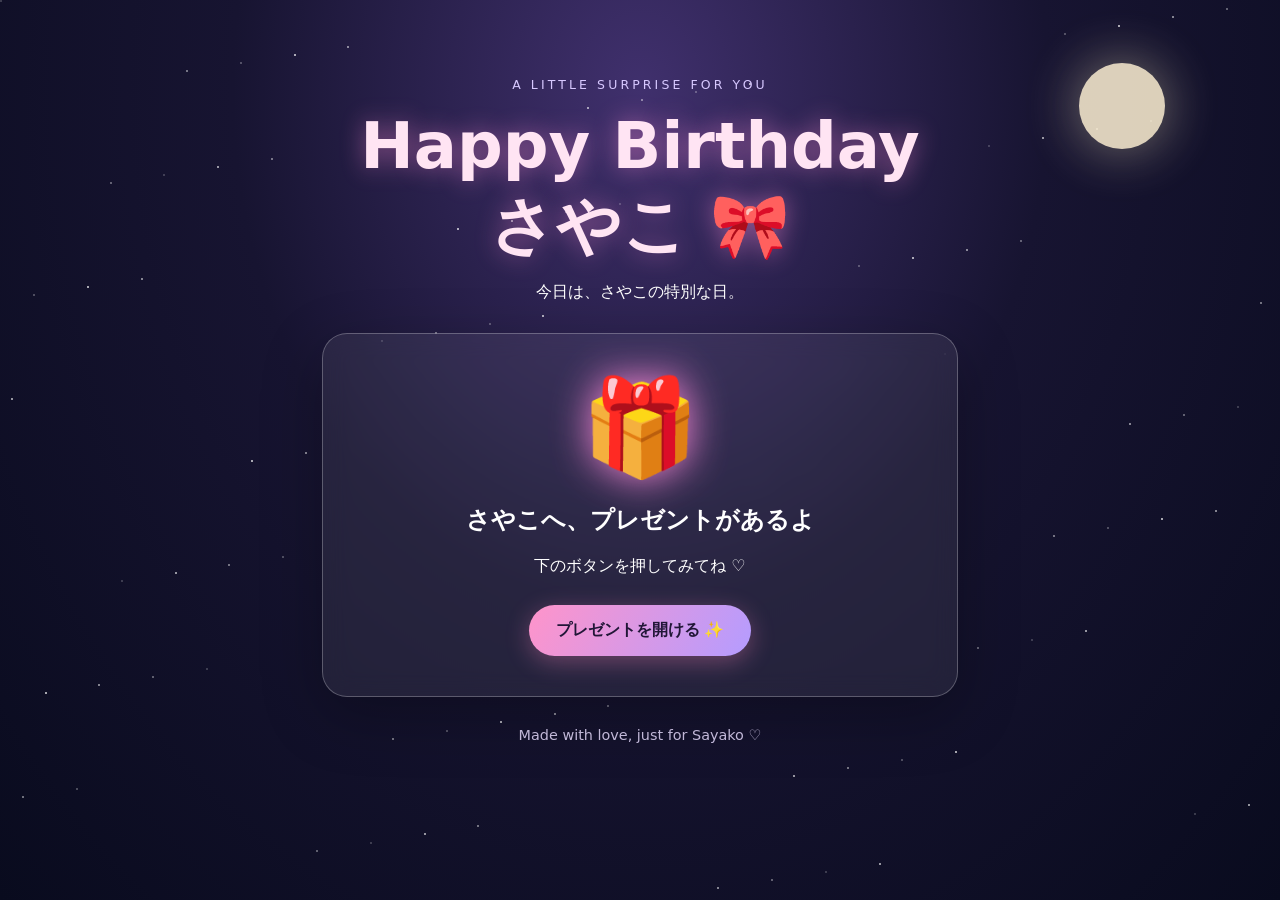
==== index.html @ e266d889 "Add files via upload" ====
<!doctype html>
<html lang="ja"><head><meta charset="utf-8"><meta name="viewport" content="width=device-width,initial-scale=1"><meta name="theme-color" content="#10102b"><title>さやこへ | Happy Birthday</title><style>
*{box-sizing:border-box}body{margin:0;min-height:100vh;color:#fff;font-family:'Hiragino Kaku Gothic ProN','Yu Gothic',system-ui,sans-serif;background:radial-gradient(ellipse at 50% 10%,#40306d 0%,#171431 45%,#090b1e 100%);overflow-x:hidden}.sky{position:fixed;inset:0;pointer-events:none;z-index:0}.star{position:absolute;width:2px;height:2px;border-radius:50%;background:white;animation:twinkle 2s infinite alternate}@keyframes twinkle{to{opacity:.2;transform:scale(.5)}}.moon{position:fixed;right:9%;top:7%;width:86px;height:86px;border-radius:50%;background:#fff2d4;box-shadow:0 0 55px #fff1c48c;opacity:.85}.wrap{position:relative;z-index:1;max-width:680px;margin:auto;padding:65px 22px 90px;text-align:center}h1{font-size:clamp(2.2rem,8vw,4rem);line-height:1.25;margin:14px 0;color:#ffe4f3;text-shadow:0 0 25px #ff8bd577}.small{letter-spacing:.25em;color:#d7c8ff;font-size:.78rem}.glass{margin:30px auto;padding:28px 24px;border:1px solid #ffffff42;border-radius:25px;background:#ffffff12;backdrop-filter:blur(12px);box-shadow:0 18px 60px #0004}.gift{font-size:95px;display:block;margin:10px auto;filter:drop-shadow(0 0 20px #ff8bdb);animation:float 3s ease-in-out infinite}@keyframes float{50%{transform:translateY(-10px)}}button{border:0;border-radius:999px;padding:15px 27px;margin:12px 6px;background:linear-gradient(120deg,#ff94ca,#b49cff);color:#211637;font-weight:800;font-size:1rem;cursor:pointer;box-shadow:0 6px 25px #ff8ac055}button:hover{transform:translateY(-2px)}button:focus-visible{outline:3px solid white;outline-offset:3px}.hidden{display:none}.letter{line-height:2.15;font-size:1.05rem;white-space:pre-line}.cake{font-size:90px;margin:15px 0}.footer{color:#cfc5e7;font-size:.9rem}.heart{position:fixed;z-index:5;pointer-events:none;animation:rise 3s linear forwards}@keyframes rise{to{transform:translateY(-110vh) rotate(25deg);opacity:0}}@media(prefers-reduced-motion:reduce){*,*:before,*:after{animation:none!important;transition:none!important}}
</style></head><body><div class="sky" id="sky" aria-hidden="true"></div><div class="moon" aria-hidden="true"></div><main class="wrap"><p class="small">A LITTLE SURPRISE FOR YOU</p><h1>Happy Birthday<br>さやこ 🎀</h1><p>今日は、さやこの特別な日。</p><section class="glass" id="first"><span class="gift" aria-hidden="true">🎁</span><h2>さやこへ、プレゼントがあるよ</h2><p>下のボタンを押してみてね ♡</p><button id="open">プレゼントを開ける ✨</button></section><section class="glass hidden" id="second" aria-live="polite"><div class="cake" aria-hidden="true" id="cake">🎂</div><h2>お誕生日おめでとう！</h2><p class="letter">さやこ、お誕生日おめでとう。\nいつも一緒にいてくれてありがとう。\nさやこと過ごす時間は、僕にとって大切な宝物です。\nこれからの一年が、笑顔の多い素敵な一年になりますように。\nこれからも、たくさん楽しい思い出を作ろうね。</p><p>— イフォより 💜</p><button id="wish">願いごとをする 🌟</button><p id="wishtext" class="hidden">さやこの願いが叶いますように ✨</p></section><p class="footer">Made with love, just for Sayako ♡</p></main><script>
const sky=document.getElementById('sky');for(let i=0;i<95;i++){const s=document.createElement('i');s.className='star';s.style.left=(i*73.73%100)+'%';s.style.top=(i*39.17%100)+'%';s.style.opacity=.25+(i%7)/10;s.style.animationDelay=(i%11)*.27+'s';sky.append(s)}function hearts(n=22){for(let i=0;i<n;i++){const h=document.createElement('span');h.className='heart';h.textContent=['💜','🌸','✨','💗'][i%4];h.style.left=Math.random()*95+'vw';h.style.top='105vh';h.style.fontSize=(16+Math.random()*20)+'px';h.style.animationDelay=Math.random()*1.3+'s';document.body.append(h);setTimeout(()=>h.remove(),4600)}}document.getElementById('open').addEventListener('click',()=>{document.getElementById('first').classList.add('hidden');document.getElementById('second').classList.remove('hidden');hearts(28)});document.getElementById('wish').addEventListener('click',()=>{document.getElementById('wishtext').classList.remove('hidden');document.getElementById('cake').textContent='🍰';hearts(35)});
</script></body></html>
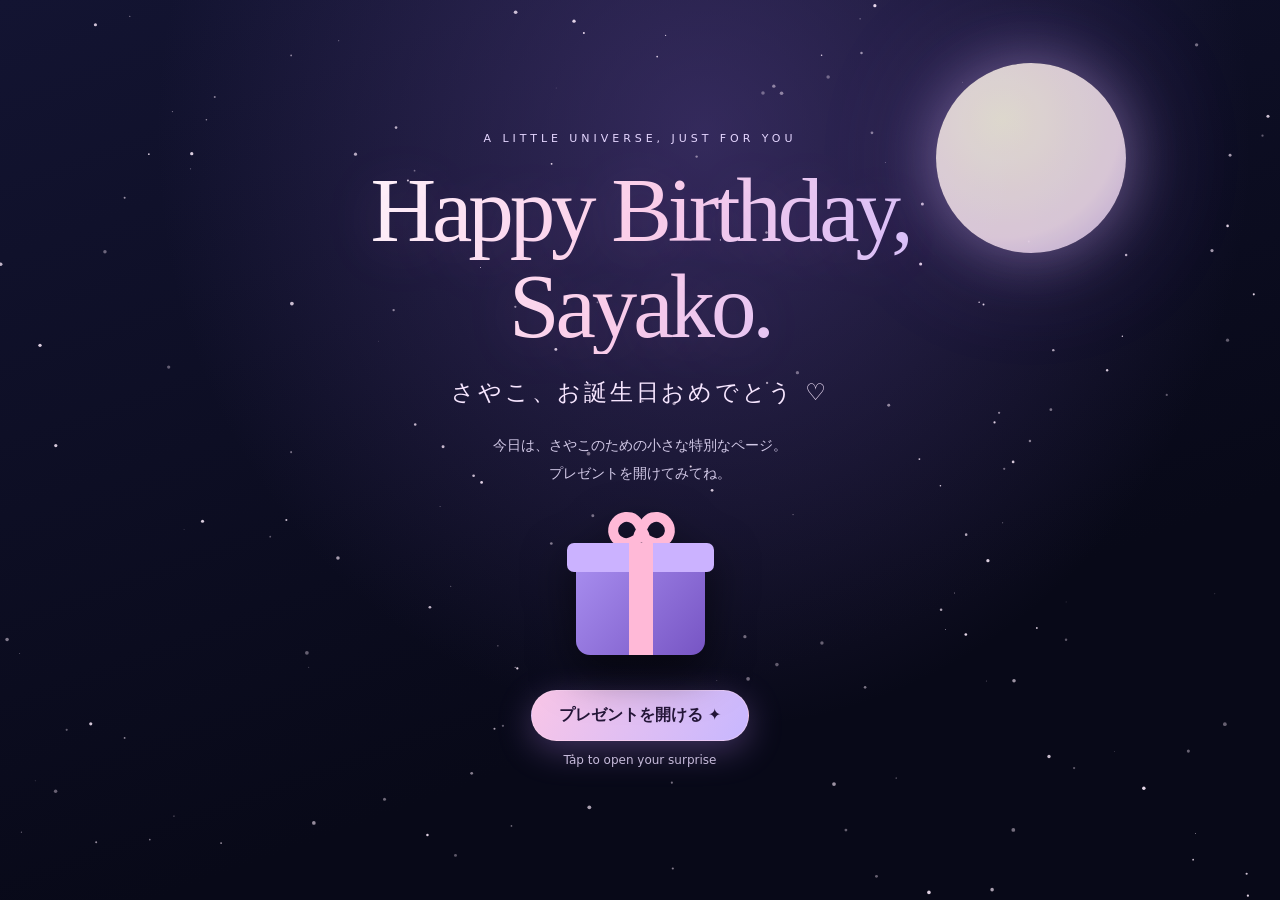
==== commit b3b090e0: "Add files via upload" ====
--- a/index.html
+++ b/index.html
@@ -1,6 +1,24 @@
 <!doctype html>
-<html lang="ja"><head><meta charset="utf-8"><meta name="viewport" content="width=device-width,initial-scale=1"><meta name="theme-color" content="#10102b"><title>さやこへ | Happy Birthday</title><style>
-*{box-sizing:border-box}body{margin:0;min-height:100vh;color:#fff;font-family:'Hiragino Kaku Gothic ProN','Yu Gothic',system-ui,sans-serif;background:radial-gradient(ellipse at 50% 10%,#40306d 0%,#171431 45%,#090b1e 100%);overflow-x:hidden}.sky{position:fixed;inset:0;pointer-events:none;z-index:0}.star{position:absolute;width:2px;height:2px;border-radius:50%;background:white;animation:twinkle 2s infinite alternate}@keyframes twinkle{to{opacity:.2;transform:scale(.5)}}.moon{position:fixed;right:9%;top:7%;width:86px;height:86px;border-radius:50%;background:#fff2d4;box-shadow:0 0 55px #fff1c48c;opacity:.85}.wrap{position:relative;z-index:1;max-width:680px;margin:auto;padding:65px 22px 90px;text-align:center}h1{font-size:clamp(2.2rem,8vw,4rem);line-height:1.25;margin:14px 0;color:#ffe4f3;text-shadow:0 0 25px #ff8bd577}.small{letter-spacing:.25em;color:#d7c8ff;font-size:.78rem}.glass{margin:30px auto;padding:28px 24px;border:1px solid #ffffff42;border-radius:25px;background:#ffffff12;backdrop-filter:blur(12px);box-shadow:0 18px 60px #0004}.gift{font-size:95px;display:block;margin:10px auto;filter:drop-shadow(0 0 20px #ff8bdb);animation:float 3s ease-in-out infinite}@keyframes float{50%{transform:translateY(-10px)}}button{border:0;border-radius:999px;padding:15px 27px;margin:12px 6px;background:linear-gradient(120deg,#ff94ca,#b49cff);color:#211637;font-weight:800;font-size:1rem;cursor:pointer;box-shadow:0 6px 25px #ff8ac055}button:hover{transform:translateY(-2px)}button:focus-visible{outline:3px solid white;outline-offset:3px}.hidden{display:none}.letter{line-height:2.15;font-size:1.05rem;white-space:pre-line}.cake{font-size:90px;margin:15px 0}.footer{color:#cfc5e7;font-size:.9rem}.heart{position:fixed;z-index:5;pointer-events:none;animation:rise 3s linear forwards}@keyframes rise{to{transform:translateY(-110vh) rotate(25deg);opacity:0}}@media(prefers-reduced-motion:reduce){*,*:before,*:after{animation:none!important;transition:none!important}}
-</style></head><body><div class="sky" id="sky" aria-hidden="true"></div><div class="moon" aria-hidden="true"></div><main class="wrap"><p class="small">A LITTLE SURPRISE FOR YOU</p><h1>Happy Birthday<br>さやこ 🎀</h1><p>今日は、さやこの特別な日。</p><section class="glass" id="first"><span class="gift" aria-hidden="true">🎁</span><h2>さやこへ、プレゼントがあるよ</h2><p>下のボタンを押してみてね ♡</p><button id="open">プレゼントを開ける ✨</button></section><section class="glass hidden" id="second" aria-live="polite"><div class="cake" aria-hidden="true" id="cake">🎂</div><h2>お誕生日おめでとう！</h2><p class="letter">さやこ、お誕生日おめでとう。\nいつも一緒にいてくれてありがとう。\nさやこと過ごす時間は、僕にとって大切な宝物です。\nこれからの一年が、笑顔の多い素敵な一年になりますように。\nこれからも、たくさん楽しい思い出を作ろうね。</p><p>— イフォより 💜</p><button id="wish">願いごとをする 🌟</button><p id="wishtext" class="hidden">さやこの願いが叶いますように ✨</p></section><p class="footer">Made with love, just for Sayako ♡</p></main><script>
-const sky=document.getElementById('sky');for(let i=0;i<95;i++){const s=document.createElement('i');s.className='star';s.style.left=(i*73.73%100)+'%';s.style.top=(i*39.17%100)+'%';s.style.opacity=.25+(i%7)/10;s.style.animationDelay=(i%11)*.27+'s';sky.append(s)}function hearts(n=22){for(let i=0;i<n;i++){const h=document.createElement('span');h.className='heart';h.textContent=['💜','🌸','✨','💗'][i%4];h.style.left=Math.random()*95+'vw';h.style.top='105vh';h.style.fontSize=(16+Math.random()*20)+'px';h.style.animationDelay=Math.random()*1.3+'s';document.body.append(h);setTimeout(()=>h.remove(),4600)}}document.getElementById('open').addEventListener('click',()=>{document.getElementById('first').classList.add('hidden');document.getElementById('second').classList.remove('hidden');hearts(28)});document.getElementById('wish').addEventListener('click',()=>{document.getElementById('wishtext').classList.remove('hidden');document.getElementById('cake').textContent='🍰';hearts(35)});
+<html lang="ja">
+<head>
+<meta charset="utf-8"><meta name="viewport" content="width=device-width,initial-scale=1"><meta name="theme-color" content="#100e29">
+<title>さやこへ — A Little Birthday Universe</title>
+<style>
+:root{--pink:#ffc7e4;--lav:#c9b5ff;--white:#fdf8ff}*{box-sizing:border-box}html{scroll-behavior:smooth}body{margin:0;background:#090a1d;color:var(--white);font-family:"Hiragino Kaku Gothic ProN","Yu Gothic",system-ui,sans-serif;overflow-x:hidden}button{font:inherit;cursor:pointer}#stars{position:fixed;inset:0;width:100%;height:100%;z-index:0;pointer-events:none}body:before{content:"";position:fixed;inset:0;background:radial-gradient(ellipse at 55% 15%,#55418a88,transparent 55%),linear-gradient(160deg,#131432,#080918 70%);z-index:-1}.scene{min-height:100svh;display:grid;place-items:center;padding:50px 20px;position:relative}.moon{position:absolute;top:7%;right:12%;width:clamp(90px,15vw,190px);aspect-ratio:1;border-radius:50%;background:radial-gradient(circle at 35% 30%,#fff9e7,#f9e4f2 65%,#d3b8ee);box-shadow:0 0 60px #e2bcff77,0 0 140px #a57dfc44;opacity:.85;animation:float 7s ease-in-out infinite}.wrap{width:min(100%,740px);text-align:center;position:relative;z-index:1}.eyebrow{font-size:11px;letter-spacing:.36em;text-transform:uppercase;color:#e5d6ff}.headline{font-family:Georgia,"Times New Roman",serif;font-size:clamp(44px,9vw,91px);line-height:1.05;font-weight:400;letter-spacing:-.045em;margin:18px 0 6px;background:linear-gradient(110deg,#fff,#fbd0e9 48%,#c8baff);background-clip:text;color:transparent;text-shadow:0 8px 60px #ef9bfa30}.jp{font-size:clamp(17px,3.4vw,23px);letter-spacing:.12em;color:#f7e6ff}.sub{color:#d2c9e7;line-height:2;font-size:14px;margin:22px auto 28px}.glass{background:linear-gradient(140deg,#ffffff1a,#ffffff07);border:1px solid #ffffff30;box-shadow:0 18px 70px #0007,inset 0 1px #ffffff20;backdrop-filter:blur(16px);border-radius:26px;padding:clamp(25px,6vw,50px)}.button{border:1px solid #ffd8ef77;background:linear-gradient(120deg,#f9c6e7,#c7b7ff);color:#241638;padding:14px 27px;border-radius:99px;font-weight:700;box-shadow:0 9px 35px #bd8cfa50;transition:transform .2s,box-shadow .2s}.button:hover{transform:translateY(-3px);box-shadow:0 13px 40px #bd8cfa80}.button:focus-visible{outline:3px solid white;outline-offset:4px}.small{font-size:12px;color:#c7bbdb}.hidden{display:none!important}.fade{animation:appear .85s both}.gift{position:relative;width:155px;height:140px;margin:25px auto 35px;filter:drop-shadow(0 18px 22px #0008);animation:float 3.5s ease-in-out infinite}.gift-box{position:absolute;bottom:0;left:13px;width:129px;height:99px;background:linear-gradient(130deg,#a98ff0,#7755c4);border-radius:8px 8px 14px 14px}.gift-lid{position:absolute;left:4px;top:28px;width:147px;height:29px;background:#cbb2ff;border-radius:7px;z-index:2}.gift-ribbon{position:absolute;top:28px;left:66px;width:24px;height:112px;background:#ffb9d7;z-index:3}.bow{position:absolute;top:-3px;left:45px;width:37px;height:36px;border:10px solid #ffb9d7;border-radius:50% 50% 15% 50%;transform:rotate(-28deg)}.bow.two{left:75px;transform:rotate(28deg) scaleX(-1)}.section-label{letter-spacing:.24em;color:#bca8e9;font-size:11px;text-transform:uppercase}.letter{font-size:clamp(15px,2.4vw,18px);line-height:2.5;color:#f4eaf9;text-align:left;max-width:500px;margin:22px auto;white-space:pre-line}.signature{text-align:right;color:#ffd2e8;font-family:Georgia,serif;font-size:23px}.cake{width:180px;height:160px;margin:26px auto;position:relative}.cake .base{position:absolute;bottom:0;left:9px;width:162px;height:90px;border-radius:16px 16px 20px 20px;background:linear-gradient(#ffd9ec 0 35%,#b887d9 36% 64%,#f6b9d9 65%);box-shadow:0 14px 40px #0006}.cake .icing{position:absolute;bottom:75px;left:9px;width:162px;height:27px;background:#fff0f8;border-radius:50%}.candle{position:absolute;bottom:95px;width:12px;height:40px;border-radius:4px;background:repeating-linear-gradient(45deg,#fff0f8 0 7px,#ad8ce9 7px 13px)}.candle.a{left:48px}.candle.b{left:84px}.candle.c{left:120px}.flame{position:absolute;top:-21px;left:1px;width:10px;height:20px;border-radius:80% 0 80% 80%;transform:rotate(-45deg);background:#ffe49c;box-shadow:0 0 18px #ffca68;animation:flicker .7s infinite alternate}.wish{font-size:16px;line-height:2;color:#ffdeef}.footer{margin-top:26px;font-size:12px;color:#a79cbb}.spark{position:fixed;pointer-events:none;z-index:9;font-size:22px;animation:burst 1.6s ease-out forwards}@keyframes appear{from{opacity:0;transform:translateY(22px)}to{opacity:1;transform:translateY(0)}}@keyframes float{50%{transform:translateY(-12px)}}@keyframes flicker{to{transform:rotate(-35deg) scale(.8)}}@keyframes burst{to{opacity:0;transform:translate(var(--x),var(--y)) rotate(40deg) scale(.3)}}@media(max-width:500px){.moon{top:4%;right:7%;opacity:.48}.glass{padding:28px 22px}.scene{padding:40px 15px}.sub{font-size:13px}}@media(prefers-reduced-motion:reduce){*,*:before,*:after{animation-duration:.01ms!important;scroll-behavior:auto!important}}
+</style></head>
+<body><canvas id="stars" aria-hidden="true"></canvas><main class="scene"><div class="moon" aria-hidden="true"></div><div class="wrap">
+<div id="intro" class="fade"><p class="eyebrow">A little universe, just for you</p><h1 class="headline">Happy Birthday,<br>Sayako.</h1><p class="jp">さやこ、お誕生日おめでとう ♡</p><p class="sub">今日は、さやこのための小さな特別なページ。<br>プレゼントを開けてみてね。</p><div class="gift" aria-hidden="true"><div class="gift-box"></div><div class="gift-lid"></div><div class="gift-ribbon"></div><div class="bow"></div><div class="bow two"></div></div><button class="button" id="open">プレゼントを開ける ✦</button><p class="small">Tap to open your surprise</p></div>
+<section id="message" class="glass hidden" aria-label="誕生日のメッセージ"><p class="section-label">A letter for Sayako</p><h2 class="jp">大切なさやこへ 💌</h2><div class="letter">お誕生日おめでとう！
+
+いつも一緒に過ごしてくれてありがとう。
+何気ない時間も、さやこといると楽しく感じるよ。
+
+新しい一年が、笑顔の多い素敵な一年になりますように。
+無理しすぎず、さやこらしく過ごしてね。
+
+これからも、一緒にたくさんの思い出を作れたら嬉しいな。</div><p class="signature">イフォより ♡</p><button class="button" id="next">次のサプライズへ →</button></section>
+<section id="finale" class="glass hidden" aria-label="バースデーケーキ"><p class="section-label">Make a wish</p><h2 class="jp">願いごとをしてね ✨</h2><div class="cake" aria-label="ろうそくが3本あるバースデーケーキ"><div class="base"></div><div class="icing"></div><div class="candle a"><i class="flame"></i></div><div class="candle b"><i class="flame"></i></div><div class="candle c"><i class="flame"></i></div></div><p id="wishtext" class="wish">ろうそくを消して、願いごとをしよう ♡</p><button class="button" id="blow">ろうそくを消す 🕯️</button><div class="footer">Made with love, just for Sayako · イフォ</div></section>
+</div></main><script>
+const canvas=document.getElementById('stars'),ctx=canvas.getContext('2d');let stars=[],w=0,h=0;function resize(){w=canvas.width=innerWidth;h=canvas.height=innerHeight;stars=Array.from({length:Math.min(170,Math.floor(w*h/6000))},()=>({x:Math.random()*w,y:Math.random()*h,r:.4+Math.random()*1.5,a:Math.random()*6,s:.003+Math.random()*.012}))}resize();addEventListener('resize',resize);let frame=0;function draw(){ctx.clearRect(0,0,w,h);for(const s of stars){ctx.beginPath();ctx.arc(s.x,s.y,s.r,0,Math.PI*2);ctx.fillStyle=`rgba(255,238,255,${.35+.55*(1+Math.sin(frame*s.s+s.a))/2})`;ctx.fill()}frame++;requestAnimationFrame(draw)}if(!matchMedia('(prefers-reduced-motion: reduce)').matches)draw();else{frame=1;draw=()=>{};ctx.fillStyle='#fff';for(const s of stars){ctx.fillRect(s.x,s.y,1,1)}}
+function sparkle(count=35){if(matchMedia('(prefers-reduced-motion: reduce)').matches)return;const symbols=['💜','✨','🌸','♡','⭐'];for(let i=0;i<count;i++){let e=document.createElement('span');e.className='spark';e.textContent=symbols[Math.floor(Math.random()*symbols.length)];e.style.left=(20+Math.random()*60)+'vw';e.style.top=(25+Math.random()*45)+'vh';e.style.setProperty('--x',((Math.random()-.5)*380)+'px');e.style.setProperty('--y',((Math.random()-.5)*400)+'px');document.body.append(e);setTimeout(()=>e.remove(),1700)}}function show(id){for(let el of ['intro','message','finale'])document.getElementById(el).classList.add('hidden');let el=document.getElementById(id);el.classList.remove('hidden');el.classList.remove('fade');void el.offsetWidth;el.classList.add('fade');window.scrollTo({top:0,behavior:'smooth'})}document.getElementById('open').onclick=()=>{show('message');sparkle()};document.getElementById('next').onclick=()=>{show('finale');sparkle(25)};document.getElementById('blow').onclick=()=>{document.querySelectorAll('.flame').forEach(el=>el.style.display='none');document.getElementById('wishtext').textContent='さやこの願いが叶いますように。素敵な一年を！💜';document.getElementById('blow').textContent='もう一度見る ↻';document.getElementById('blow').onclick=()=>location.reload();sparkle(70)};
 </script></body></html>
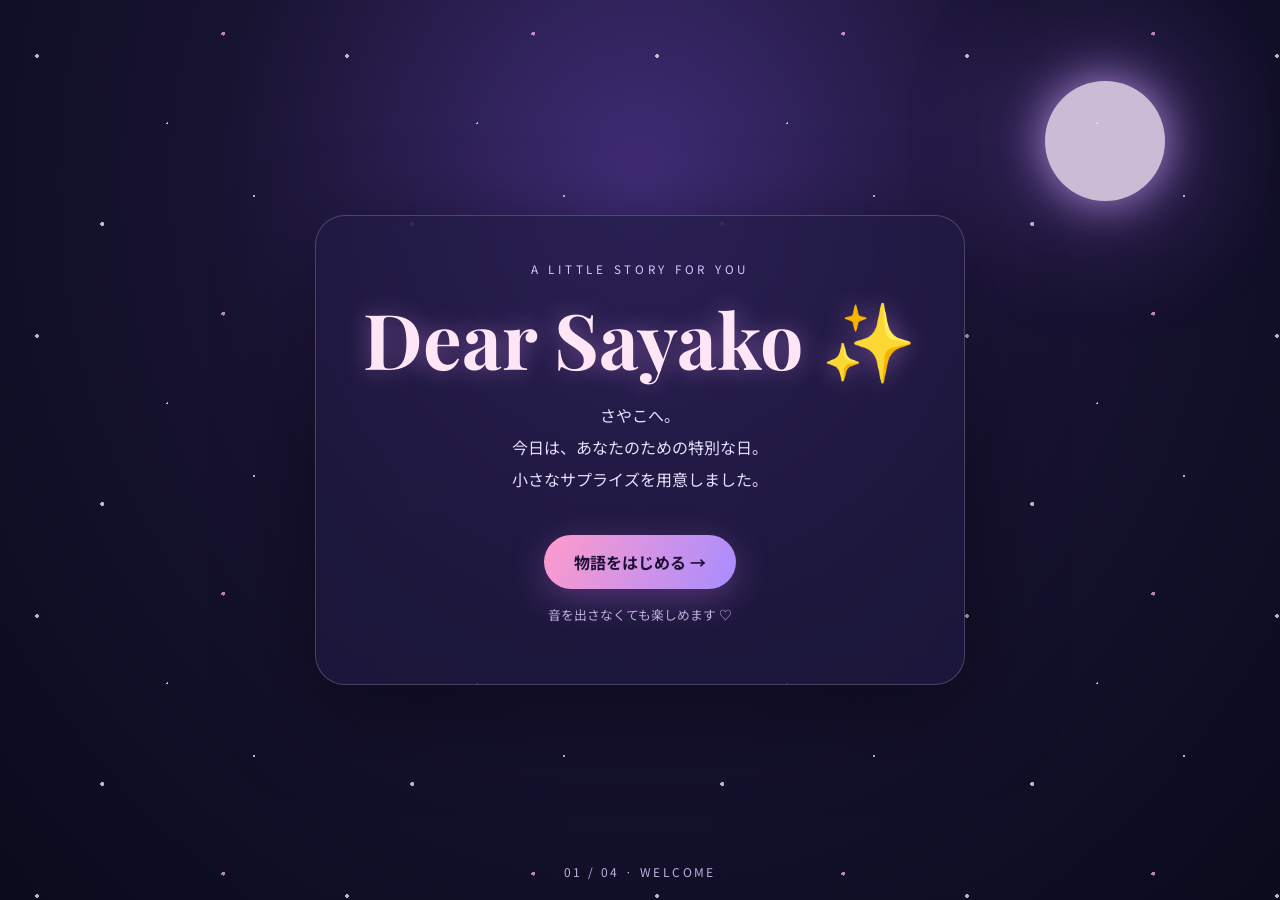
==== commit ce760d81: "Add files via upload" ====
--- a/index.html
+++ b/index.html
@@ -1,24 +1 @@
-<!doctype html>
-<html lang="ja">
-<head>
-<meta charset="utf-8"><meta name="viewport" content="width=device-width,initial-scale=1"><meta name="theme-color" content="#100e29">
-<title>さやこへ — A Little Birthday Universe</title>
-<style>
-:root{--pink:#ffc7e4;--lav:#c9b5ff;--white:#fdf8ff}*{box-sizing:border-box}html{scroll-behavior:smooth}body{margin:0;background:#090a1d;color:var(--white);font-family:"Hiragino Kaku Gothic ProN","Yu Gothic",system-ui,sans-serif;overflow-x:hidden}button{font:inherit;cursor:pointer}#stars{position:fixed;inset:0;width:100%;height:100%;z-index:0;pointer-events:none}body:before{content:"";position:fixed;inset:0;background:radial-gradient(ellipse at 55% 15%,#55418a88,transparent 55%),linear-gradient(160deg,#131432,#080918 70%);z-index:-1}.scene{min-height:100svh;display:grid;place-items:center;padding:50px 20px;position:relative}.moon{position:absolute;top:7%;right:12%;width:clamp(90px,15vw,190px);aspect-ratio:1;border-radius:50%;background:radial-gradient(circle at 35% 30%,#fff9e7,#f9e4f2 65%,#d3b8ee);box-shadow:0 0 60px #e2bcff77,0 0 140px #a57dfc44;opacity:.85;animation:float 7s ease-in-out infinite}.wrap{width:min(100%,740px);text-align:center;position:relative;z-index:1}.eyebrow{font-size:11px;letter-spacing:.36em;text-transform:uppercase;color:#e5d6ff}.headline{font-family:Georgia,"Times New Roman",serif;font-size:clamp(44px,9vw,91px);line-height:1.05;font-weight:400;letter-spacing:-.045em;margin:18px 0 6px;background:linear-gradient(110deg,#fff,#fbd0e9 48%,#c8baff);background-clip:text;color:transparent;text-shadow:0 8px 60px #ef9bfa30}.jp{font-size:clamp(17px,3.4vw,23px);letter-spacing:.12em;color:#f7e6ff}.sub{color:#d2c9e7;line-height:2;font-size:14px;margin:22px auto 28px}.glass{background:linear-gradient(140deg,#ffffff1a,#ffffff07);border:1px solid #ffffff30;box-shadow:0 18px 70px #0007,inset 0 1px #ffffff20;backdrop-filter:blur(16px);border-radius:26px;padding:clamp(25px,6vw,50px)}.button{border:1px solid #ffd8ef77;background:linear-gradient(120deg,#f9c6e7,#c7b7ff);color:#241638;padding:14px 27px;border-radius:99px;font-weight:700;box-shadow:0 9px 35px #bd8cfa50;transition:transform .2s,box-shadow .2s}.button:hover{transform:translateY(-3px);box-shadow:0 13px 40px #bd8cfa80}.button:focus-visible{outline:3px solid white;outline-offset:4px}.small{font-size:12px;color:#c7bbdb}.hidden{display:none!important}.fade{animation:appear .85s both}.gift{position:relative;width:155px;height:140px;margin:25px auto 35px;filter:drop-shadow(0 18px 22px #0008);animation:float 3.5s ease-in-out infinite}.gift-box{position:absolute;bottom:0;left:13px;width:129px;height:99px;background:linear-gradient(130deg,#a98ff0,#7755c4);border-radius:8px 8px 14px 14px}.gift-lid{position:absolute;left:4px;top:28px;width:147px;height:29px;background:#cbb2ff;border-radius:7px;z-index:2}.gift-ribbon{position:absolute;top:28px;left:66px;width:24px;height:112px;background:#ffb9d7;z-index:3}.bow{position:absolute;top:-3px;left:45px;width:37px;height:36px;border:10px solid #ffb9d7;border-radius:50% 50% 15% 50%;transform:rotate(-28deg)}.bow.two{left:75px;transform:rotate(28deg) scaleX(-1)}.section-label{letter-spacing:.24em;color:#bca8e9;font-size:11px;text-transform:uppercase}.letter{font-size:clamp(15px,2.4vw,18px);line-height:2.5;color:#f4eaf9;text-align:left;max-width:500px;margin:22px auto;white-space:pre-line}.signature{text-align:right;color:#ffd2e8;font-family:Georgia,serif;font-size:23px}.cake{width:180px;height:160px;margin:26px auto;position:relative}.cake .base{position:absolute;bottom:0;left:9px;width:162px;height:90px;border-radius:16px 16px 20px 20px;background:linear-gradient(#ffd9ec 0 35%,#b887d9 36% 64%,#f6b9d9 65%);box-shadow:0 14px 40px #0006}.cake .icing{position:absolute;bottom:75px;left:9px;width:162px;height:27px;background:#fff0f8;border-radius:50%}.candle{position:absolute;bottom:95px;width:12px;height:40px;border-radius:4px;background:repeating-linear-gradient(45deg,#fff0f8 0 7px,#ad8ce9 7px 13px)}.candle.a{left:48px}.candle.b{left:84px}.candle.c{left:120px}.flame{position:absolute;top:-21px;left:1px;width:10px;height:20px;border-radius:80% 0 80% 80%;transform:rotate(-45deg);background:#ffe49c;box-shadow:0 0 18px #ffca68;animation:flicker .7s infinite alternate}.wish{font-size:16px;line-height:2;color:#ffdeef}.footer{margin-top:26px;font-size:12px;color:#a79cbb}.spark{position:fixed;pointer-events:none;z-index:9;font-size:22px;animation:burst 1.6s ease-out forwards}@keyframes appear{from{opacity:0;transform:translateY(22px)}to{opacity:1;transform:translateY(0)}}@keyframes float{50%{transform:translateY(-12px)}}@keyframes flicker{to{transform:rotate(-35deg) scale(.8)}}@keyframes burst{to{opacity:0;transform:translate(var(--x),var(--y)) rotate(40deg) scale(.3)}}@media(max-width:500px){.moon{top:4%;right:7%;opacity:.48}.glass{padding:28px 22px}.scene{padding:40px 15px}.sub{font-size:13px}}@media(prefers-reduced-motion:reduce){*,*:before,*:after{animation-duration:.01ms!important;scroll-behavior:auto!important}}
-</style></head>
-<body><canvas id="stars" aria-hidden="true"></canvas><main class="scene"><div class="moon" aria-hidden="true"></div><div class="wrap">
-<div id="intro" class="fade"><p class="eyebrow">A little universe, just for you</p><h1 class="headline">Happy Birthday,<br>Sayako.</h1><p class="jp">さやこ、お誕生日おめでとう ♡</p><p class="sub">今日は、さやこのための小さな特別なページ。<br>プレゼントを開けてみてね。</p><div class="gift" aria-hidden="true"><div class="gift-box"></div><div class="gift-lid"></div><div class="gift-ribbon"></div><div class="bow"></div><div class="bow two"></div></div><button class="button" id="open">プレゼントを開ける ✦</button><p class="small">Tap to open your surprise</p></div>
-<section id="message" class="glass hidden" aria-label="誕生日のメッセージ"><p class="section-label">A letter for Sayako</p><h2 class="jp">大切なさやこへ 💌</h2><div class="letter">お誕生日おめでとう！
-
-いつも一緒に過ごしてくれてありがとう。
-何気ない時間も、さやこといると楽しく感じるよ。
-
-新しい一年が、笑顔の多い素敵な一年になりますように。
-無理しすぎず、さやこらしく過ごしてね。
-
-これからも、一緒にたくさんの思い出を作れたら嬉しいな。</div><p class="signature">イフォより ♡</p><button class="button" id="next">次のサプライズへ →</button></section>
-<section id="finale" class="glass hidden" aria-label="バースデーケーキ"><p class="section-label">Make a wish</p><h2 class="jp">願いごとをしてね ✨</h2><div class="cake" aria-label="ろうそくが3本あるバースデーケーキ"><div class="base"></div><div class="icing"></div><div class="candle a"><i class="flame"></i></div><div class="candle b"><i class="flame"></i></div><div class="candle c"><i class="flame"></i></div></div><p id="wishtext" class="wish">ろうそくを消して、願いごとをしよう ♡</p><button class="button" id="blow">ろうそくを消す 🕯️</button><div class="footer">Made with love, just for Sayako · イフォ</div></section>
-</div></main><script>
-const canvas=document.getElementById('stars'),ctx=canvas.getContext('2d');let stars=[],w=0,h=0;function resize(){w=canvas.width=innerWidth;h=canvas.height=innerHeight;stars=Array.from({length:Math.min(170,Math.floor(w*h/6000))},()=>({x:Math.random()*w,y:Math.random()*h,r:.4+Math.random()*1.5,a:Math.random()*6,s:.003+Math.random()*.012}))}resize();addEventListener('resize',resize);let frame=0;function draw(){ctx.clearRect(0,0,w,h);for(const s of stars){ctx.beginPath();ctx.arc(s.x,s.y,s.r,0,Math.PI*2);ctx.fillStyle=`rgba(255,238,255,${.35+.55*(1+Math.sin(frame*s.s+s.a))/2})`;ctx.fill()}frame++;requestAnimationFrame(draw)}if(!matchMedia('(prefers-reduced-motion: reduce)').matches)draw();else{frame=1;draw=()=>{};ctx.fillStyle='#fff';for(const s of stars){ctx.fillRect(s.x,s.y,1,1)}}
-function sparkle(count=35){if(matchMedia('(prefers-reduced-motion: reduce)').matches)return;const symbols=['💜','✨','🌸','♡','⭐'];for(let i=0;i<count;i++){let e=document.createElement('span');e.className='spark';e.textContent=symbols[Math.floor(Math.random()*symbols.length)];e.style.left=(20+Math.random()*60)+'vw';e.style.top=(25+Math.random()*45)+'vh';e.style.setProperty('--x',((Math.random()-.5)*380)+'px');e.style.setProperty('--y',((Math.random()-.5)*400)+'px');document.body.append(e);setTimeout(()=>e.remove(),1700)}}function show(id){for(let el of ['intro','message','finale'])document.getElementById(el).classList.add('hidden');let el=document.getElementById(id);el.classList.remove('hidden');el.classList.remove('fade');void el.offsetWidth;el.classList.add('fade');window.scrollTo({top:0,behavior:'smooth'})}document.getElementById('open').onclick=()=>{show('message');sparkle()};document.getElementById('next').onclick=()=>{show('finale');sparkle(25)};document.getElementById('blow').onclick=()=>{document.querySelectorAll('.flame').forEach(el=>el.style.display='none');document.getElementById('wishtext').textContent='さやこの願いが叶いますように。素敵な一年を！💜';document.getElementById('blow').textContent='もう一度見る ↻';document.getElementById('blow').onclick=()=>location.reload();sparkle(70)};
-</script></body></html>
+<!doctype html><html lang="ja"><head><meta charset="utf-8"><meta name="viewport" content="width=device-width,initial-scale=1"><title>Sayako — A Little Birthday Story</title><link rel="stylesheet" href="style.css"></head><body><div class="moon"></div><main class="container"><section class="panel"><div class="eyebrow">A little story for you</div><h1>Dear Sayako ✨</h1><p>さやこへ。<br>今日は、あなたのための特別な日。<br>小さなサプライズを用意しました。</p><a class="button" href="gift.html">物語をはじめる →</a><p class="small">音を出さなくても楽しめます ♡</p></section></main><div class="progress">01 / 04 · WELCOME</div></body></html>
--- a/style.css
+++ b/style.css
@@ -0,0 +1,2 @@
+@import url('https://fonts.googleapis.com/css2?family=Noto+Sans+JP:wght@400;500;700&family=Playfair+Display:wght@500;700&display=swap');
+:root{--pink:#ffc7e9;--violet:#b69aff;--white:#fff7ff}*{box-sizing:border-box}body{margin:0;min-height:100vh;color:var(--white);font-family:'Noto Sans JP',sans-serif;background:radial-gradient(ellipse at 50% 20%,#402c76 0%,#181331 46%,#090b1c 100%);overflow-x:hidden}body:before{content:'';position:fixed;inset:0;pointer-events:none;background-image:radial-gradient(2px 2px at 12% 20%,white 95%,transparent),radial-gradient(2px 2px at 72% 12%,#ffb8ed 95%,transparent),radial-gradient(1px 1px at 82% 70%,white 95%,transparent),radial-gradient(2px 2px at 33% 80%,white 95%,transparent),radial-gradient(1px 1px at 54% 44%,white 95%,transparent);background-size:310px 280px;opacity:.7;animation:twinkle 5s ease-in-out infinite alternate}@keyframes twinkle{to{opacity:.28}}.moon{position:fixed;right:9%;top:9%;width:120px;height:120px;border-radius:50%;background:#f9e7ff;box-shadow:0 0 45px #d3a7ff,0 0 140px #9865e7;opacity:.8}.container{position:relative;z-index:1;min-height:100vh;display:flex;flex-direction:column;align-items:center;justify-content:center;text-align:center;padding:38px 22px}.panel{width:min(100%,650px);padding:44px 28px;border:1px solid #ffffff30;background:#211b43a8;backdrop-filter:blur(14px);border-radius:30px;box-shadow:0 25px 90px #05030b80;animation:rise .8s both}@keyframes rise{from{opacity:0;transform:translateY(22px)}to{opacity:1;transform:translateY(0)}}.eyebrow{letter-spacing:.32em;text-transform:uppercase;color:#d9c6ff;font-size:.73rem}h1{font-family:'Playfair Display',serif;font-size:clamp(2.4rem,8vw,4.8rem);line-height:1.13;margin:18px 0;color:#ffe6f6;text-shadow:0 0 24px #d68bea75}h2{font-size:clamp(1.55rem,5vw,2.4rem);font-weight:500;color:#ffe6f6}p{line-height:2;font-size:1rem;color:#e9e0ff}.button{display:inline-block;margin-top:24px;background:linear-gradient(115deg,#ff9bcb,#a88cff);color:#1c1036;text-decoration:none;border:0;border-radius:99px;padding:15px 30px;font:700 1rem 'Noto Sans JP',sans-serif;cursor:pointer;box-shadow:0 9px 35px #bd70dd55;transition:transform .2s}.button:hover{transform:translateY(-3px)}.small{font-size:.8rem;color:#bcb0dc}.gift{font-size:110px;cursor:pointer;display:inline-block;filter:drop-shadow(0 0 35px #d79bff);animation:float 2.8s ease-in-out infinite;user-select:none;border:0;background:transparent}@keyframes float{50%{transform:translateY(-12px) rotate(4deg)}}.hidden{display:none!important}.letter{background:#fff4ee;color:#60415d;padding:28px;border-radius:8px;text-align:left;box-shadow:0 10px 45px #0005;transform:rotate(-1deg)}.letter p{color:#60415d;line-height:2.25}.cake{font-size:110px;filter:drop-shadow(0 0 30px #ffb6de)}.heart{position:fixed;pointer-events:none;z-index:4;animation:up 3s forwards;font-size:23px}@keyframes up{to{transform:translateY(-110vh) rotate(25deg);opacity:0}}.progress{position:fixed;bottom:20px;left:0;right:0;text-align:center;color:#bcb0dc;font-size:.75rem;letter-spacing:.2em}.nav{display:flex;gap:14px;justify-content:center;flex-wrap:wrap}.back{color:#d9c6ff;text-decoration:none;display:inline-block;margin-top:20px;font-size:.85rem}@media(max-width:500px){.panel{padding:34px 19px}.moon{width:72px;height:72px;right:7%;top:7%}.gift,.cake{font-size:85px}}
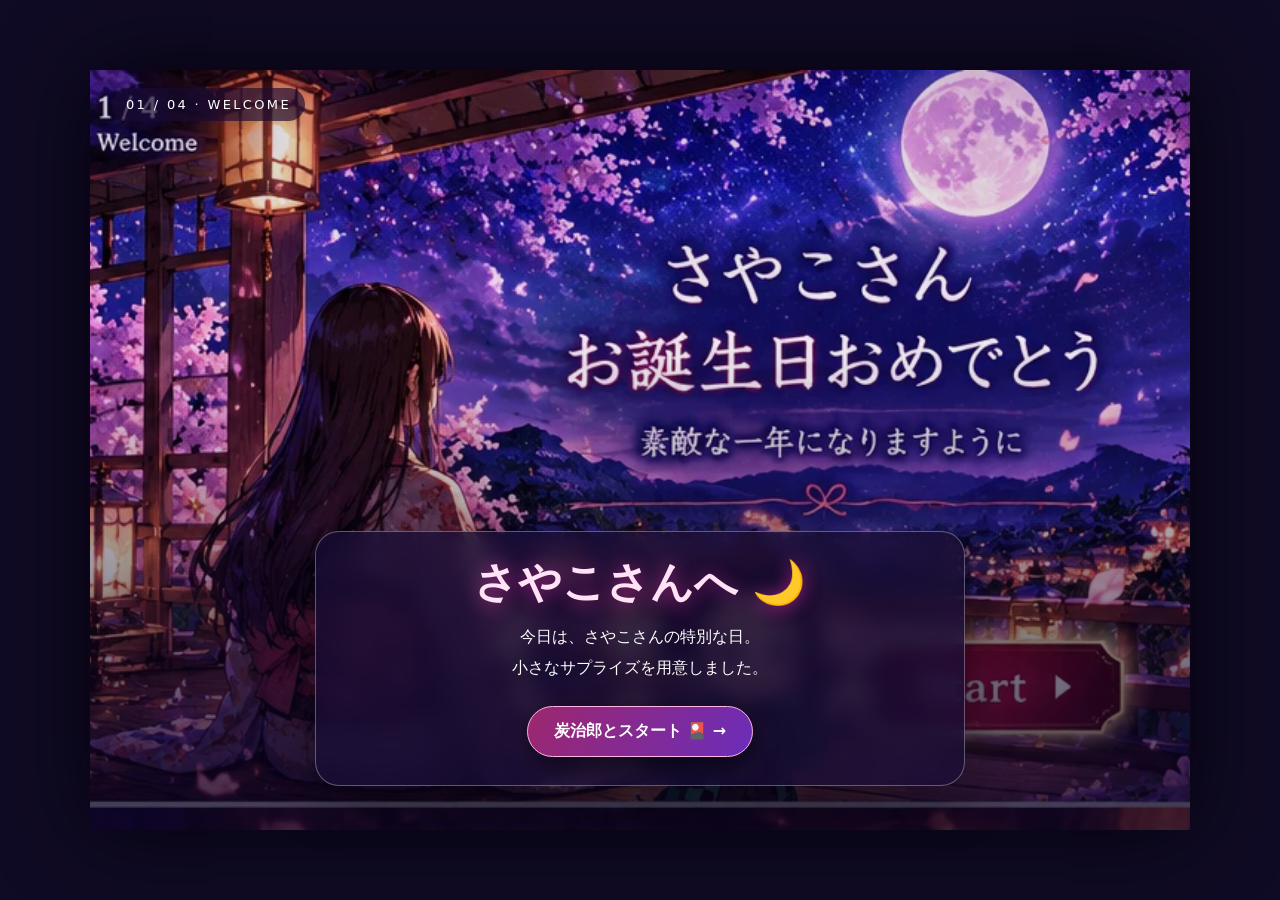
==== commit 1438794b: "Add files via upload" ====
--- a/index.html
+++ b/index.html
@@ -1 +1 @@
-<!doctype html><html lang="ja"><head><meta charset="utf-8"><meta name="viewport" content="width=device-width,initial-scale=1"><title>Sayako — A Little Birthday Story</title><link rel="stylesheet" href="style.css"></head><body><div class="moon"></div><main class="container"><section class="panel"><div class="eyebrow">A little story for you</div><h1>Dear Sayako ✨</h1><p>さやこへ。<br>今日は、あなたのための特別な日。<br>小さなサプライズを用意しました。</p><a class="button" href="gift.html">物語をはじめる →</a><p class="small">音を出さなくても楽しめます ♡</p></section></main><div class="progress">01 / 04 · WELCOME</div></body></html>
+<!doctype html><html lang="ja"><head><title>Welcome | Sayako Birthday</title><meta charset="utf-8"><meta name="viewport" content="width=device-width,initial-scale=1"><meta name="theme-color" content="#170b2d"><link rel="stylesheet" href="style.css"><script src="script.js" defer></script></head><body><main class="scene welcome"><div class="top">01 / 04 · WELCOME</div><section class="panel"><h1>さやこさんへ 🌙</h1><p>今日は、さやこさんの特別な日。<br>小さなサプライズを用意しました。</p><a class="btn" href="gift.html">炭治郎とスタート 🎴 →</a></section></main></body></html>
--- a/style.css
+++ b/style.css
@@ -1,2 +1 @@
-@import url('https://fonts.googleapis.com/css2?family=Noto+Sans+JP:wght@400;500;700&family=Playfair+Display:wght@500;700&display=swap');
-:root{--pink:#ffc7e9;--violet:#b69aff;--white:#fff7ff}*{box-sizing:border-box}body{margin:0;min-height:100vh;color:var(--white);font-family:'Noto Sans JP',sans-serif;background:radial-gradient(ellipse at 50% 20%,#402c76 0%,#181331 46%,#090b1c 100%);overflow-x:hidden}body:before{content:'';position:fixed;inset:0;pointer-events:none;background-image:radial-gradient(2px 2px at 12% 20%,white 95%,transparent),radial-gradient(2px 2px at 72% 12%,#ffb8ed 95%,transparent),radial-gradient(1px 1px at 82% 70%,white 95%,transparent),radial-gradient(2px 2px at 33% 80%,white 95%,transparent),radial-gradient(1px 1px at 54% 44%,white 95%,transparent);background-size:310px 280px;opacity:.7;animation:twinkle 5s ease-in-out infinite alternate}@keyframes twinkle{to{opacity:.28}}.moon{position:fixed;right:9%;top:9%;width:120px;height:120px;border-radius:50%;background:#f9e7ff;box-shadow:0 0 45px #d3a7ff,0 0 140px #9865e7;opacity:.8}.container{position:relative;z-index:1;min-height:100vh;display:flex;flex-direction:column;align-items:center;justify-content:center;text-align:center;padding:38px 22px}.panel{width:min(100%,650px);padding:44px 28px;border:1px solid #ffffff30;background:#211b43a8;backdrop-filter:blur(14px);border-radius:30px;box-shadow:0 25px 90px #05030b80;animation:rise .8s both}@keyframes rise{from{opacity:0;transform:translateY(22px)}to{opacity:1;transform:translateY(0)}}.eyebrow{letter-spacing:.32em;text-transform:uppercase;color:#d9c6ff;font-size:.73rem}h1{font-family:'Playfair Display',serif;font-size:clamp(2.4rem,8vw,4.8rem);line-height:1.13;margin:18px 0;color:#ffe6f6;text-shadow:0 0 24px #d68bea75}h2{font-size:clamp(1.55rem,5vw,2.4rem);font-weight:500;color:#ffe6f6}p{line-height:2;font-size:1rem;color:#e9e0ff}.button{display:inline-block;margin-top:24px;background:linear-gradient(115deg,#ff9bcb,#a88cff);color:#1c1036;text-decoration:none;border:0;border-radius:99px;padding:15px 30px;font:700 1rem 'Noto Sans JP',sans-serif;cursor:pointer;box-shadow:0 9px 35px #bd70dd55;transition:transform .2s}.button:hover{transform:translateY(-3px)}.small{font-size:.8rem;color:#bcb0dc}.gift{font-size:110px;cursor:pointer;display:inline-block;filter:drop-shadow(0 0 35px #d79bff);animation:float 2.8s ease-in-out infinite;user-select:none;border:0;background:transparent}@keyframes float{50%{transform:translateY(-12px) rotate(4deg)}}.hidden{display:none!important}.letter{background:#fff4ee;color:#60415d;padding:28px;border-radius:8px;text-align:left;box-shadow:0 10px 45px #0005;transform:rotate(-1deg)}.letter p{color:#60415d;line-height:2.25}.cake{font-size:110px;filter:drop-shadow(0 0 30px #ffb6de)}.heart{position:fixed;pointer-events:none;z-index:4;animation:up 3s forwards;font-size:23px}@keyframes up{to{transform:translateY(-110vh) rotate(25deg);opacity:0}}.progress{position:fixed;bottom:20px;left:0;right:0;text-align:center;color:#bcb0dc;font-size:.75rem;letter-spacing:.2em}.nav{display:flex;gap:14px;justify-content:center;flex-wrap:wrap}.back{color:#d9c6ff;text-decoration:none;display:inline-block;margin-top:20px;font-size:.85rem}@media(max-width:500px){.panel{padding:34px 19px}.moon{width:72px;height:72px;right:7%;top:7%}.gift,.cake{font-size:85px}}
+*{box-sizing:border-box}html,body{margin:0;min-height:100%;font-family:"Yu Gothic","Hiragino Kaku Gothic ProN",system-ui,sans-serif;color:#fff;background:#100b24}body{min-height:100svh;display:grid;place-items:center;overflow-x:hidden}.scene{position:relative;isolation:isolate;width:min(100%,1100px);min-height:min(100svh,760px);display:flex;flex-direction:column;align-items:center;justify-content:flex-end;padding:28px 18px 44px;text-align:center;background-position:center;background-size:cover;box-shadow:0 0 80px #05020d}.scene:before{content:"";position:absolute;inset:0;z-index:-1;background:linear-gradient(180deg,rgba(12,4,35,.17),rgba(12,4,35,.05) 35%,rgba(12,4,35,.8) 100%)}.welcome{background-image:url('assets/welcome.webp')}.gift{background-image:url('assets/gift.webp')}.letter{background-image:url('assets/letter.webp')}.cake{background-image:url('assets/cake.webp')}.top{position:absolute;top:18px;left:22px;font-size:13px;letter-spacing:.18em;background:#1b0b32a8;padding:9px 14px;border-radius:30px}.panel{width:min(100%,650px);padding:22px 20px;border:1px solid #ffffff50;border-radius:24px;background:#180d35bd;backdrop-filter:blur(10px);box-shadow:0 16px 50px #0006;animation:rise .9s both}h1{font-size:clamp(25px,5vw,43px);margin:0 0 10px;color:#ffe2f6;text-shadow:0 2px 18px #a32485}p{line-height:1.9;margin:8px 0 17px}.btn{display:inline-block;cursor:pointer;text-decoration:none;border:1px solid #ffb6e5;border-radius:100px;padding:14px 26px;margin:6px;background:linear-gradient(120deg,#9d276d,#6b2dba);color:white;font-size:16px;font-weight:700;box-shadow:0 8px 25px #0008;transition:transform .2s}.btn:hover{transform:translateY(-3px)}.secondary{background:#211538}.hidden{display:none!important}.message{font-size:clamp(14px,2.5vw,18px);background:#fff3e9;color:#53304b;border-radius:16px;padding:22px;text-align:left;line-height:2;animation:rise 1.2s both}.message p{margin:0 0 12px}.sign{text-align:right!important}.candles{font-size:44px;filter:drop-shadow(0 0 16px #ffa451);animation:glow .8s infinite alternate}.petal{position:fixed;top:-20px;pointer-events:none;z-index:10;animation:fall linear forwards}@keyframes fall{to{transform:translateY(110vh) rotate(500deg);opacity:0}}@keyframes rise{from{opacity:0;transform:translateY(25px)}to{opacity:1;transform:translateY(0)}}@keyframes glow{to{filter:drop-shadow(0 0 30px #ffe783)}}@media(max-width:600px){.scene{min-height:100svh;background-position:center}.panel{padding:17px 14px}.message{padding:14px}.btn{padding:13px 20px}}@media(prefers-reduced-motion:reduce){*,*:before,*:after{animation:none!important;transition:none!important}}
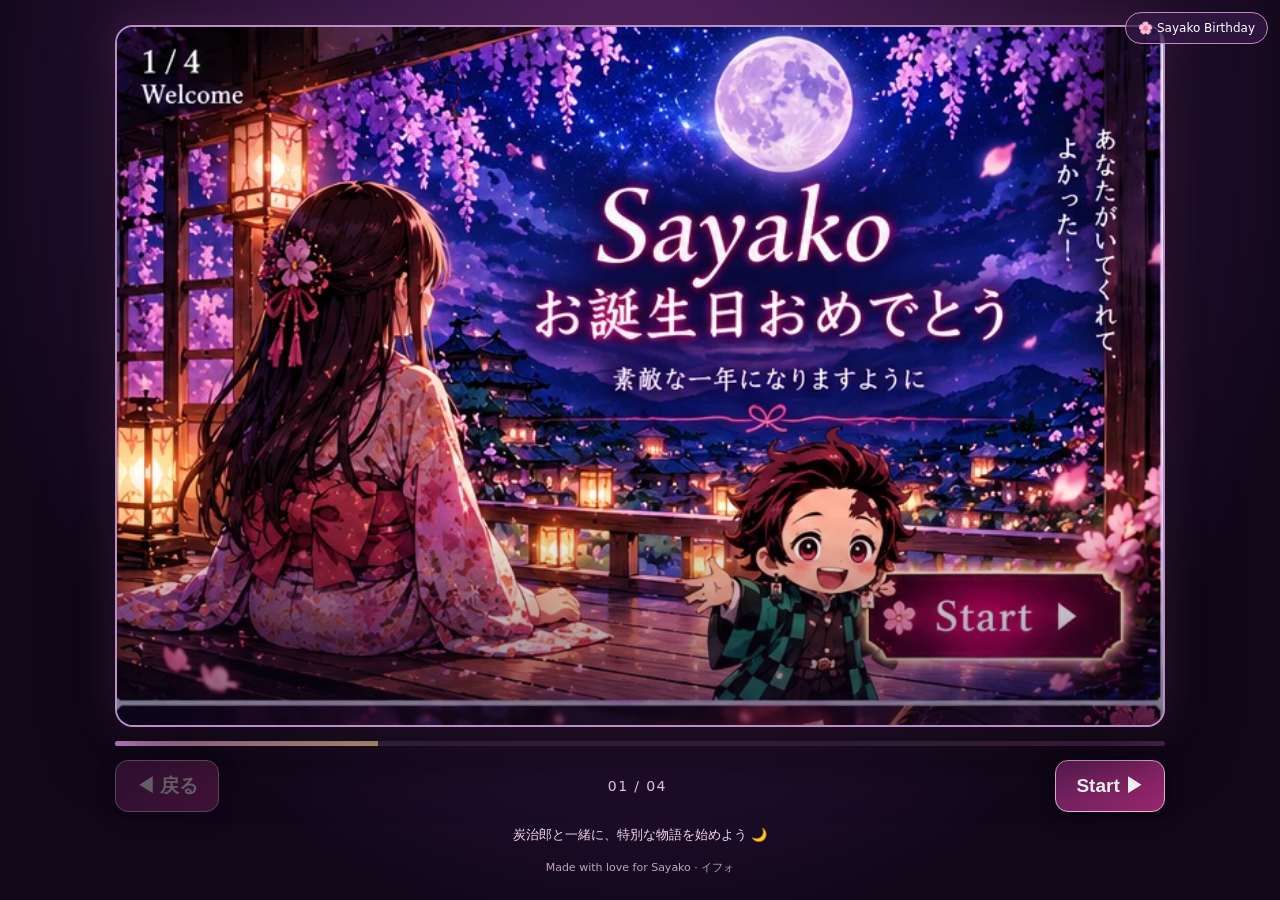
==== commit 35726c91: "Add files via upload" ====
--- a/index.html
+++ b/index.html
@@ -1 +1,12 @@
-<!doctype html><html lang="ja"><head><title>Welcome | Sayako Birthday</title><meta charset="utf-8"><meta name="viewport" content="width=device-width,initial-scale=1"><meta name="theme-color" content="#170b2d"><link rel="stylesheet" href="style.css"><script src="script.js" defer></script></head><body><main class="scene welcome"><div class="top">01 / 04 · WELCOME</div><section class="panel"><h1>さやこさんへ 🌙</h1><p>今日は、さやこさんの特別な日。<br>小さなサプライズを用意しました。</p><a class="btn" href="gift.html">炭治郎とスタート 🎴 →</a></section></main></body></html>+<!doctype html><html lang="ja"><head><meta charset="UTF-8"><meta name="viewport" content="width=device-width,initial-scale=1"><meta name="theme-color" content="#1c0a2d"><title>Sayako · Birthday Story 🎂</title><style>
+:root{font-family:'Yu Gothic','Hiragino Kaku Gothic ProN',system-ui,sans-serif;color:#fff;background:#100719}*{box-sizing:border-box}body{margin:0;min-height:100svh;background:radial-gradient(ellipse at 50% 15%,#5b266d,#100719 75%);overflow-x:hidden}.layout{min-height:100svh;display:flex;flex-direction:column;align-items:center;justify-content:center;padding:16px;gap:14px}.frame{width:min(100%,1050px);position:relative;border:2px solid #bd8dca;border-radius:18px;overflow:hidden;box-shadow:0 18px 65px #000b,0 0 40px #bd61b54d;background:#190c28}.scene{display:none;position:relative;animation:appear .7s ease both}.scene.active{display:block}.art{width:100%;display:block;aspect-ratio:3/2;object-fit:cover}.veil{position:absolute;inset:0;pointer-events:none;background:linear-gradient(transparent 70%,#11051e88)}.hotspot{position:absolute;cursor:pointer;border:0;background:transparent;z-index:2}.hotspot:focus-visible{outline:3px solid #fff;border-radius:14px}.welcomeHot{left:68%;top:75%;width:30%;height:23%}.giftHot{left:55%;top:75%;width:43%;height:23%}.cakeHot{left:33%;top:75%;width:48%;height:21%}.controls{width:min(100%,1050px);display:flex;justify-content:space-between;align-items:center;gap:12px}.btn{font-size:clamp(14px,2.4vw,19px);font-weight:700;color:#fff;background:linear-gradient(135deg,#67205f,#9a276d);border:1px solid #eab3d8;border-radius:13px;padding:12px 20px;box-shadow:0 4px 16px #0008;cursor:pointer;min-height:48px}.btn:hover{filter:brightness(1.2)}.btn:disabled{opacity:.35;cursor:not-allowed}.counter{font-size:14px;color:#efd3ed;letter-spacing:.1em}.hint{text-align:center;font-size:13px;color:#f6d9ee;min-height:20px}.modal{position:fixed;inset:0;z-index:10;background:#100519db;display:none;align-items:center;justify-content:center;padding:20px;backdrop-filter:blur(7px)}.modal.open{display:flex}.paper{position:relative;max-width:620px;width:100%;max-height:85svh;overflow:auto;background:linear-gradient(140deg,#fff7e9,#ffe3e6);color:#5a293c;border:6px double #dca5ad;border-radius:12px;padding:clamp(22px,5vw,42px);box-shadow:0 15px 70px #0009;line-height:2;animation:unfold .65s ease both}.paper h2{margin:0 0 12px;color:#a04774}.paper p{white-space:pre-line}.close{position:absolute;right:8px;top:8px;border:0;background:#82285b;color:#fff;border-radius:50%;width:36px;height:36px;font-size:23px;cursor:pointer}.petal{position:fixed;top:-30px;z-index:20;pointer-events:none;animation:fall linear forwards;color:#f8b5d7;text-shadow:0 0 10px #fff}.wish{position:absolute;inset:0;display:none;place-items:center;background:#18091ad6;z-index:3;text-align:center;padding:20px}.wish.show{display:grid;animation:appear .6s ease}.wish h2{font-size:clamp(24px,5vw,44px);color:#ffe0f4;text-shadow:0 0 16px #ec7fd5}.wish p{line-height:1.8}.music{position:fixed;top:12px;right:12px;z-index:4;background:#351a48b9;border:1px solid #c88aba;border-radius:100px;padding:8px 12px;color:white;font-size:12px}.progress{width:min(100%,1050px);height:5px;background:#472a50;border-radius:8px;overflow:hidden}.progress>div{height:100%;background:linear-gradient(90deg,#d68cdd,#ffd7a2);transition:width .4s}.tiny{font-size:11px;color:#bfa4c4;text-align:center}@keyframes appear{from{opacity:0;transform:translateY(12px)}to{opacity:1;transform:translateY(0)}}@keyframes unfold{from{opacity:0;transform:scale(.83) rotate(-2deg)}to{opacity:1;transform:scale(1) rotate(0)}}@keyframes fall{to{transform:translate(90px,110vh) rotate(550deg);opacity:0}}@media(max-width:600px){.layout{padding:8px;gap:10px}.frame{border-radius:12px}.controls{gap:6px}.btn{padding:10px 13px}.hint{font-size:12px}.music{position:static;align-self:flex-end}.paper{padding:20px}}
+</style></head><body><main class="layout"><div class="music">🌸 Sayako Birthday</div><div class="frame">
+<section class="scene active" data-step="0"><img class="art" src="assets/welcome.webp" alt="Sayako birthday welcome with chibi Tanjiro under a moonlit Japanese sky"><div class="veil"></div><button class="hotspot welcomeHot" onclick="next()" aria-label="Start the birthday story"></button></section>
+<section class="scene" data-step="1"><img class="art" src="assets/gift.webp" alt="Tanjiro and friends bringing Sayako a birthday present"><div class="veil"></div><button class="hotspot giftHot" onclick="openGift()" aria-label="Open the birthday gift"></button></section>
+<section class="scene" data-step="2"><img class="art" src="assets/letter.webp" alt="Birthday letter for Sayako brought by anime characters"><div class="veil"></div><button class="hotspot" style="inset:10% 19% 15% 20%" onclick="openLetter()" aria-label="Read the special letter"></button></section>
+<section class="scene" data-step="3"><img class="art" src="assets/cake.webp" alt="Birthday cake and anime friends celebrating Sayako"><div class="veil"></div><button class="hotspot cakeHot" onclick="blowCandles()" aria-label="Blow out birthday candles"></button><div class="wish" id="wish"><div><h2>🎉 お誕生日おめでとう、Sayako！</h2><p>これからも、たくさん笑って<br>素敵な思い出を作っていこうね。<br>いつもありがとう。💜</p><strong>イフォより</strong><p><button class="btn" onclick="restart()">もう一度見る ↻</button></p></div></div></section>
+</div><div class="progress"><div id="bar" style="width:25%"></div></div><nav class="controls"><button class="btn" id="prev" onclick="previous()" disabled>◀ 戻る</button><span class="counter" id="count">01 / 04</span><button class="btn" id="action" onclick="act()">Start ▶</button></nav><div class="hint" id="hint">炭治郎と一緒に、特別な物語を始めよう 🌙</div><div class="tiny">Made with love for Sayako · イフォ</div></main>
+<div class="modal" id="modal" role="dialog" aria-modal="true" aria-labelledby="modalTitle" onclick="if(event.target===this)closeModal()"><div class="paper"><button class="close" onclick="closeModal()" aria-label="Close">×</button><h2 id="modalTitle"></h2><p id="modalText"></p><button class="btn" id="modalNext" onclick="closeModal();next()">次へ ▶</button></div></div>
+<script>
+let step=0,blown=false;const scenes=[...document.querySelectorAll('.scene')],hints=['炭治郎と一緒に、特別な物語を始めよう 🌙','プレゼントをタップして開けてね 🎁','手紙をタップして読んでね 💌','ケーキをタップして、ろうそくを吹き消そう 🎂'];function show(i){step=Math.max(0,Math.min(3,i));scenes.forEach((s,j)=>s.classList.toggle('active',j===step));document.getElementById('bar').style.width=(step+1)*25+'%';document.getElementById('count').textContent='0'+(step+1)+' / 04';document.getElementById('prev').disabled=step===0;document.getElementById('action').textContent=['Start ▶','🎁 開ける','💌 手紙を読む','🕯️ 吹き消す'][step];document.getElementById('hint').textContent=hints[step];window.scrollTo({top:0,behavior:'smooth'})}function next(){show(step+1);petals(12)}function previous(){show(step-1)}function act(){[next,openGift,openLetter,blowCandles][step]()}function popup(title,msg){document.getElementById('modalTitle').textContent=title;document.getElementById('modalText').textContent=msg;document.getElementById('modal').classList.add('open');document.getElementById('modalNext').focus()}function closeModal(){document.getElementById('modal').classList.remove('open')}function openGift(){petals(35);popup('🎁 Sayakoへ','今日は特別な日！\n炭治郎たちから、心を込めたプレゼントだよ。\nそして、イフォから伝えたい言葉があります。💜')}function openLetter(){petals(18);popup('💌 Sayakoへ','お誕生日おめでとう！\n\nいつも優しくしてくれて、一緒に過ごす時間がとても幸せです。\nSayakoの笑顔を見ると、僕も自然と笑顔になります。\n\nこれからも、たくさん笑って、いろんな思い出を一緒に作っていけたら嬉しいです。\n\nこの一年が、Sayakoにとって健康で幸せな、素敵な一年になりますように。\n\nいつもありがとう。\n\nイフォより 💜')}function blowCandles(){if(blown)return;blown=true;document.getElementById('wish').classList.add('show');petals(70);document.getElementById('action').textContent='↻ もう一度';document.getElementById('action').onclick=restart}function restart(){blown=false;document.getElementById('wish').classList.remove('show');document.getElementById('action').onclick=act;show(0)}function petals(n){for(let i=0;i<n;i++){const p=document.createElement('span');p.className='petal';p.textContent=['🌸','✦','💗','✿'][Math.floor(Math.random()*4)];p.style.left=Math.random()*100+'vw';p.style.fontSize=(12+Math.random()*18)+'px';p.style.animationDuration=(3+Math.random()*3)+'s';p.style.animationDelay=Math.random()*.9+'s';document.body.appendChild(p);setTimeout(()=>p.remove(),7000)}}document.addEventListener('keydown',e=>{if(e.key==='Escape')closeModal();if(document.getElementById('modal').classList.contains('open'))return;if(e.key==='ArrowRight')act();if(e.key==='ArrowLeft')previous()});
+</script></body></html>
